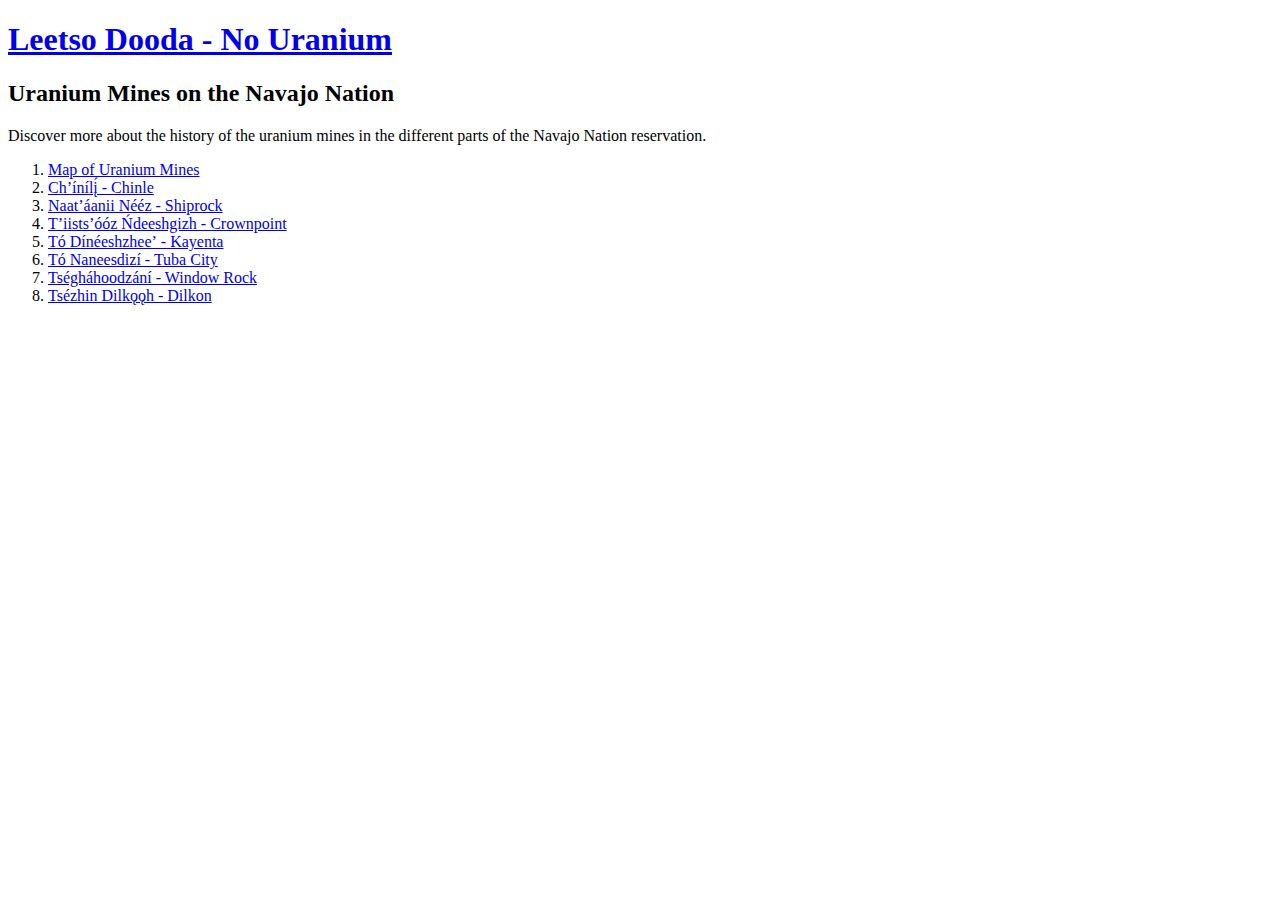
==== Index.html @ d62112fb "yo" ====
<!doctype html>
<html>

<head>
  <meta charset="utf-8">

  <title>Home</title>

  <meta name="viewport" content="width=device-width, initial-scale=1">

  <!-- Load Styles -->
  <link rel="stylesheet" href="css/reset.css">
  <link rel="stylesheet" href="css/styles.css">
  <link rel="preconnect" href="https://fonts.googleapis.com">
  <link rel="preconnect" href="https://fonts.gstatic.com" crossorigin>
  <link href="https://fonts.googleapis.com/css2?family=EB+Garamond:wght@400;500;700&display=swap" rel="stylesheet">
</head>

<body>
  <!-- Add your content here -->

  <h1><a class="Index" href="/Index.html" title="HomePage">Leetso Dooda - No Uranium</a></h1>

  <h2>Uranium Mines on the Navajo Nation</h2>

  <p>Discover more about the history of the uranium mines in the different parts of the Navajo Nation reservation.</p>
  
  <ol>
    <li><a class="PageLink" href="/Map.html" title="Map">Map of Uranium Mines</a>
    <li><a class="PageLink" href="/Chinle.html" title="Chinle">Chʼínílį́ - Chinle</a>
    <li><a class="PageLink" href="/Shiprock.html" title="Shiprock">Naatʼáanii Nééz - Shiprock</a>
    <li><a class="PageLink" href="/Crownpoint.html" title="Crownpoint">Tʼiistsʼóóz Ńdeeshgizh - Crownpoint</a>
    <li><a class="PageLink" href="/Kayenta.html" title="Kayenta">Tó Dínéeshzheeʼ - Kayenta</a>
    <li><a class="PageLink" href="/TubaCity.html" title="TubaCity">Tó Naneesdizí - Tuba City</a>
    <li><a class="PageLink" href="/WindowRock.html" title="WindowRock">Tségháhoodzání - Window Rock</a>
    <li><a class="PageLink" href="/Dilkon.html" title="Dilkon">Tsézhin Dilkǫǫh - Dilkon</a>

  </ol>

  <!-- Load Scripts -->
  <script src="js/scripts.js"></script>

</body>
</html>
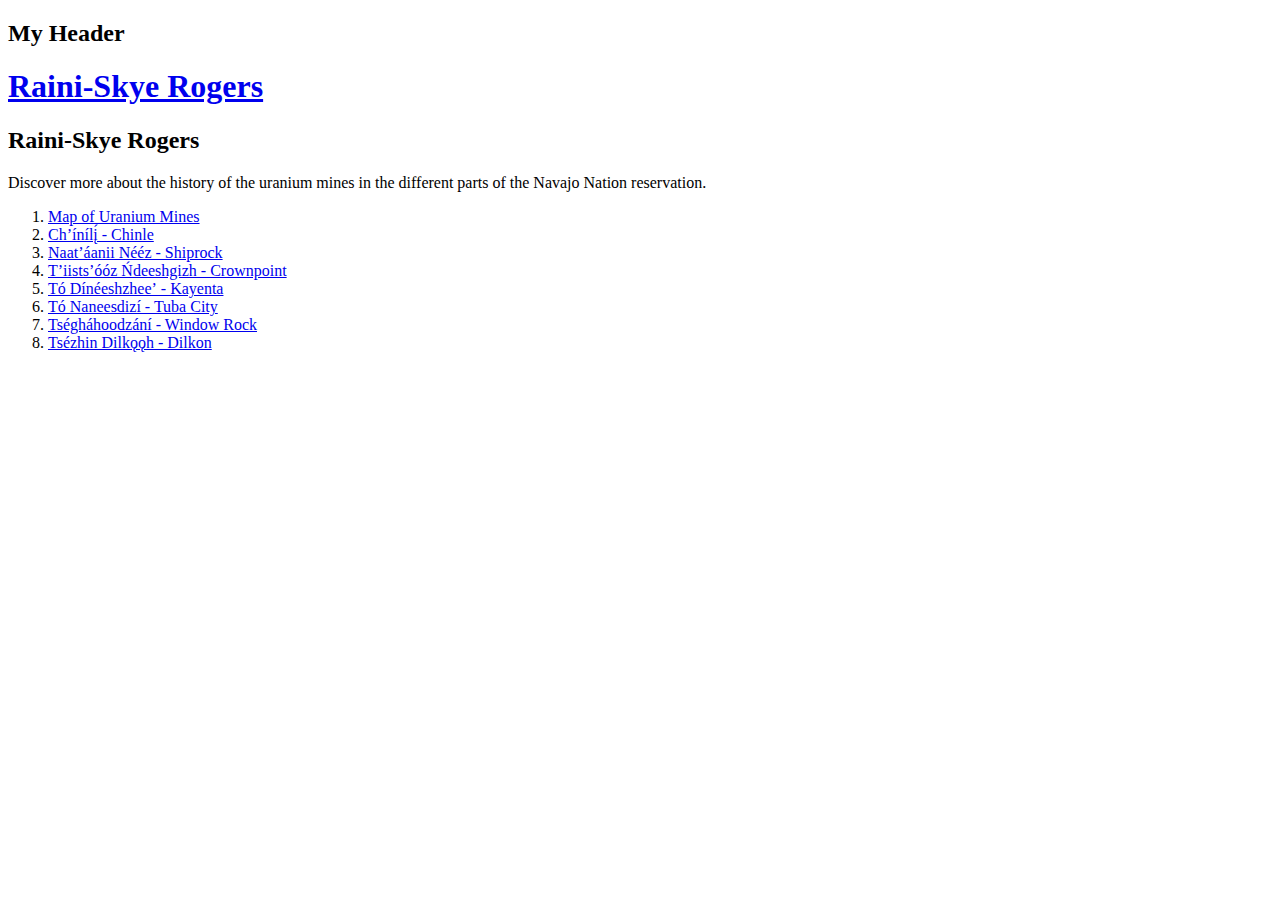
==== commit c160239c: "ngh" ====
--- a/Index.html
+++ b/Index.html
@@ -19,9 +19,13 @@
 <body>
   <!-- Add your content here -->
 
-  <h1><a class="Index" href="/Index.html" title="HomePage">Leetso Dooda - No Uranium</a></h1>
+  <div class="header" id="myHeader">
+    <h2>My Header</h2>
+  </div>
 
-  <h2>Uranium Mines on the Navajo Nation</h2>
+  <h1><a class="Index" href="/Index.html" title="HomePage">Raini-Skye Rogers</a></h1>
+
+  <h2>Raini-Skye Rogers</h2>
 
   <p>Discover more about the history of the uranium mines in the different parts of the Navajo Nation reservation.</p>
   
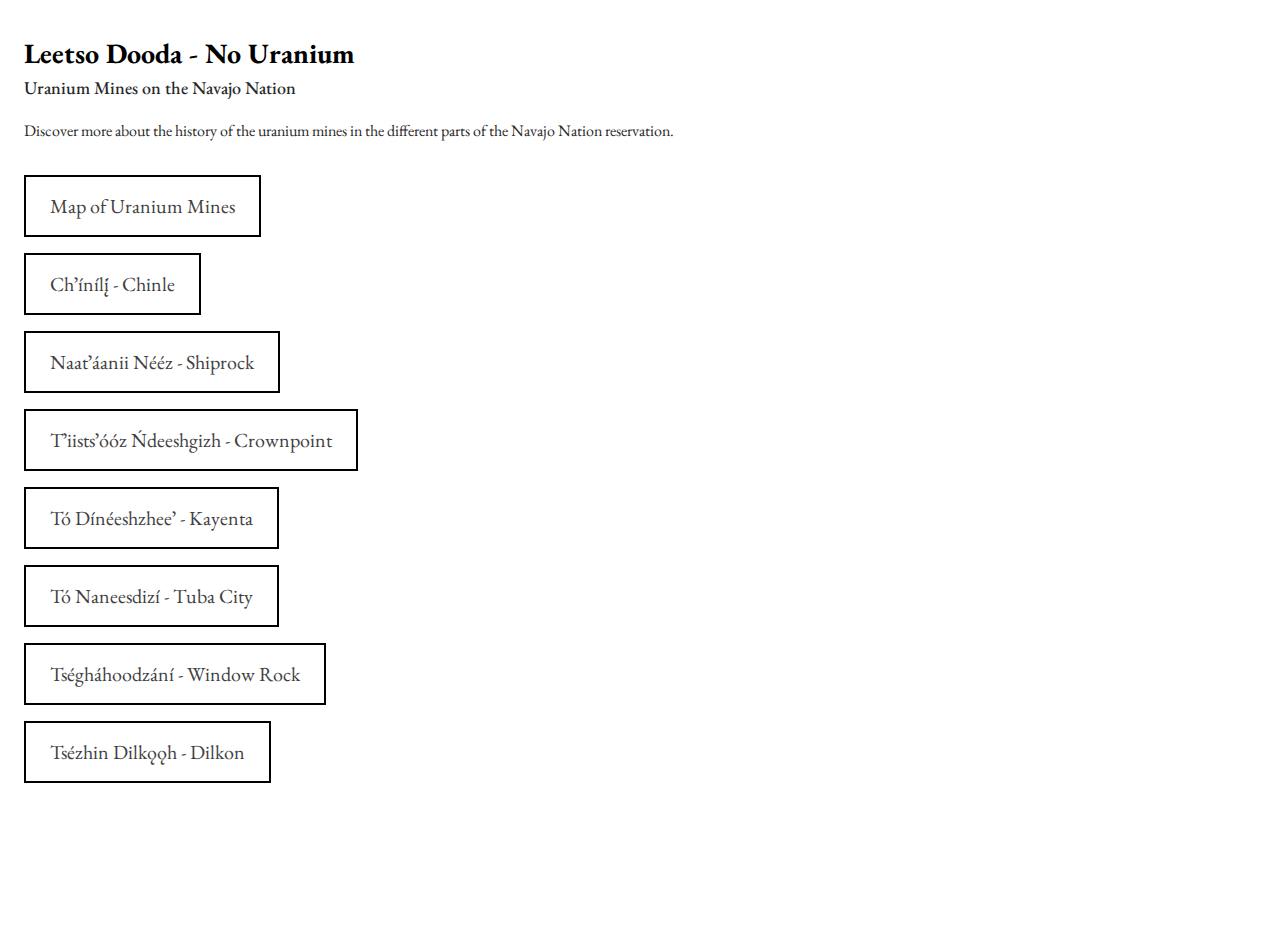
==== commit aa4e06bd: "adding and deleting" ====
--- a/Index.html
+++ b/Index.html
@@ -19,13 +19,9 @@
 <body>
   <!-- Add your content here -->
 
-  <div class="header" id="myHeader">
-    <h2>My Header</h2>
-  </div>
+  <h1><a class="Index" href="/Index.html" title="HomePage">Leetso Dooda - No Uranium</a></h1>
 
-  <h1><a class="Index" href="/Index.html" title="HomePage">Raini-Skye Rogers</a></h1>
-
-  <h2>Raini-Skye Rogers</h2>
+  <h2>Uranium Mines on the Navajo Nation</h2>
 
   <p>Discover more about the history of the uranium mines in the different parts of the Navajo Nation reservation.</p>
   
--- a/css/styles.css
+++ b/css/styles.css
@@ -0,0 +1,112 @@
+html {
+    background-color: #fff;
+    display: block;
+    margin: 1rem 1.5rem 1rem 1rem;
+    scroll-behavior: smooth;
+}
+
+h1 {
+    color: #ffffff;
+    font-family: 'EB Garamond', serif;
+    font-weight: 700;
+    font-size: 28px;
+    padding-top: 1rem;
+    padding-left: .5rem;
+}
+
+h2 {
+    color: #282829;
+    font-family: 'EB Garamond', serif;
+    font-weight: 500;
+    font-size: 18px;
+    padding-left: .5rem;
+}
+
+h3 {
+    color: #282829;
+    font-family: 'EB Garamond', serif;
+    font-weight: bold;
+    font-size: 18px;
+    padding-left: .5rem;
+    padding-top: 1rem;
+}
+
+h4 {
+    color: #282829;
+    font-family: 'EB Garamond', serif;
+    font-weight: 500;
+    font-size: 18px;
+    padding-left: .5rem;
+    padding-top: 1rem;
+}
+
+p {
+    color:#282829;
+    font-family: 'EB Garamond', serif;
+    padding-left: 2rem;
+    padding-top: 1.1rem;
+    padding-left: .5rem;
+}
+
+img {
+    padding-left: .5rem;
+    padding-top: 1rem;
+}
+
+a.Index {
+    background-color: #ffffff;
+    color: #000000;
+}
+
+a.Index:Link {
+    color: #000000;
+    text-decoration: none;
+}
+
+a.Index:Hover {
+    background-color: #ffffff;
+    color: #000000;
+}
+
+a.Index:visited {
+    color: #000000;
+}
+
+a.PageLink:Link {
+    color: #414042;
+    border: 2px solid #000000;
+    font-size: 20px;
+    padding: 1rem 1.5rem 1rem 1.5rem;
+    text-decoration: none;
+}
+
+a.PageLink:Hover {
+    background-color: #ffffff;
+    color: #414042;
+    border: 3.5px solid #000000;
+}
+
+a.PageLink:visited {
+    color: #414042;
+    border: 2px solid #000000;
+    font-size: 20px;
+    padding: 1rem 1.5rem 1rem 1.5rem;
+    text-decoration: none;
+}
+
+ol {
+    color: #414042;
+    background-color: #fff;
+    font-family: 'EB Garamond', serif;
+    list-style-type: none;
+    padding-left: .5rem;
+    padding-bottom: 4rem;
+}
+
+li {
+    padding-top: 3rem;
+}
+
+.mines {
+    padding-bottom: 4rem;
+}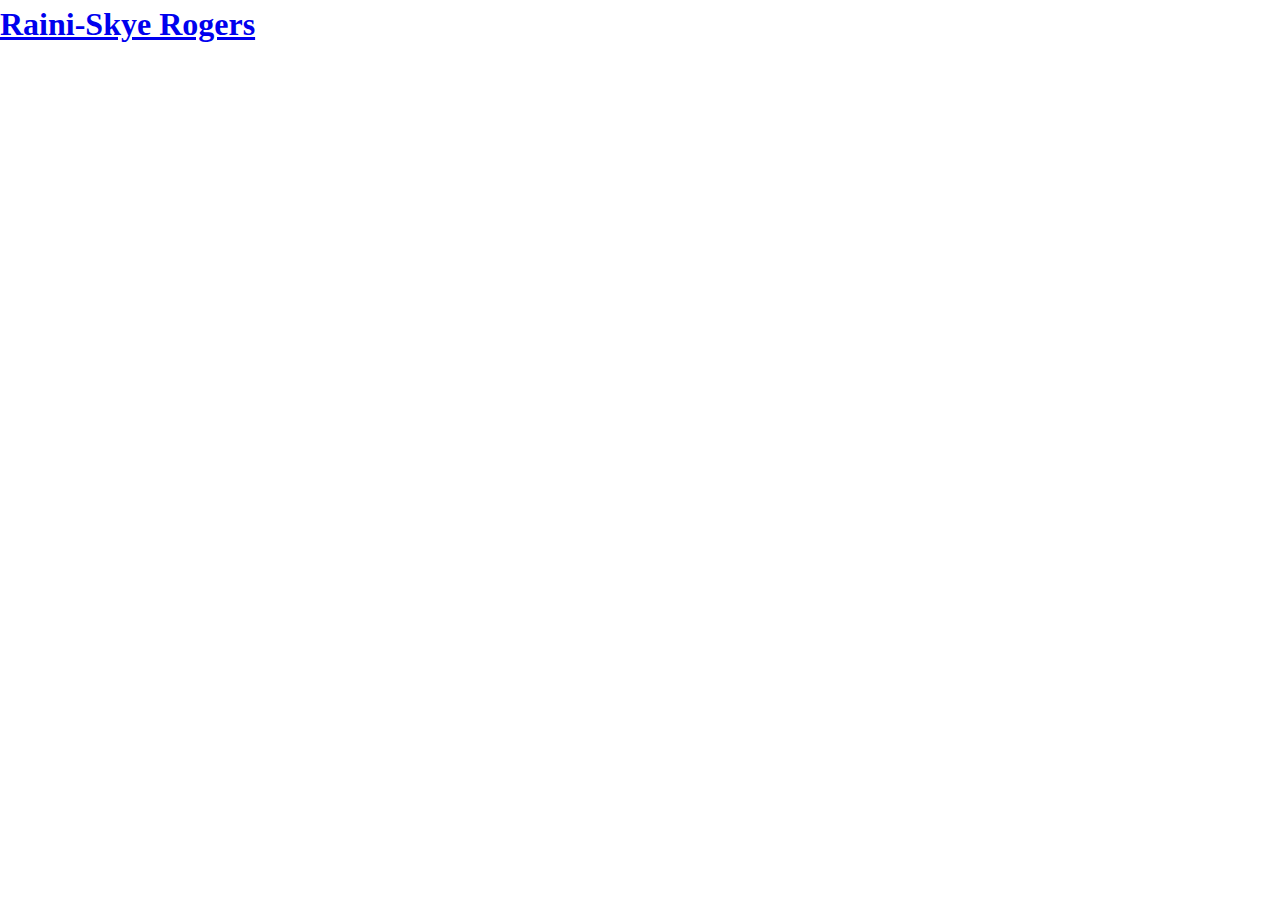
==== commit 768680b8: "starting" ====
--- a/Index.html
+++ b/Index.html
@@ -1,44 +1,25 @@
-<!doctype html>
 <html>
 
 <head>
-  <meta charset="utf-8">
+  <meta charset="utf=8">
 
-  <title>Home</title>
+<title>Home</title>
 
-  <meta name="viewport" content="width=device-width, initial-scale=1">
+<meta name="viewport" content="width=device-width, initial-scale=1">
 
-  <!-- Load Styles -->
-  <link rel="stylesheet" href="css/reset.css">
-  <link rel="stylesheet" href="css/styles.css">
-  <link rel="preconnect" href="https://fonts.googleapis.com">
-  <link rel="preconnect" href="https://fonts.gstatic.com" crossorigin>
-  <link href="https://fonts.googleapis.com/css2?family=EB+Garamond:wght@400;500;700&display=swap" rel="stylesheet">
+<!-- Load Styles -->
+<link rel="stylesheet" href="css/reset.css">
+<link rel="stylesheet" href="css/styles.css">
+<link rel="preconnect" href="https://fonts.googleapis.com">
+<link rel="preconnect" href="https://fonts.googleapis.com">
+<link rel="preconnect" href="https://fonts.gstatic.com" crossorigin>
+<link href="https://fonts.googleapis.com/css2?family=Work+Sans:wght@300;500&display=swap" rel="stylesheet">
 </head>
 
 <body>
-  <!-- Add your content here -->
+<!-- Add your content here -->
 
-  <h1><a class="Index" href="/Index.html" title="HomePage">Leetso Dooda - No Uranium</a></h1>
-
-  <h2>Uranium Mines on the Navajo Nation</h2>
-
-  <p>Discover more about the history of the uranium mines in the different parts of the Navajo Nation reservation.</p>
-  
-  <ol>
-    <li><a class="PageLink" href="/Map.html" title="Map">Map of Uranium Mines</a>
-    <li><a class="PageLink" href="/Chinle.html" title="Chinle">Chʼínílį́ - Chinle</a>
-    <li><a class="PageLink" href="/Shiprock.html" title="Shiprock">Naatʼáanii Nééz - Shiprock</a>
-    <li><a class="PageLink" href="/Crownpoint.html" title="Crownpoint">Tʼiistsʼóóz Ńdeeshgizh - Crownpoint</a>
-    <li><a class="PageLink" href="/Kayenta.html" title="Kayenta">Tó Dínéeshzheeʼ - Kayenta</a>
-    <li><a class="PageLink" href="/TubaCity.html" title="TubaCity">Tó Naneesdizí - Tuba City</a>
-    <li><a class="PageLink" href="/WindowRock.html" title="WindowRock">Tségháhoodzání - Window Rock</a>
-    <li><a class="PageLink" href="/Dilkon.html" title="Dilkon">Tsézhin Dilkǫǫh - Dilkon</a>
-
-  </ol>
-
-  <!-- Load Scripts -->
-  <script src="js/scripts.js"></script>
+<h1><a class="Index" href="/Index.html" title="HomePage">Raini-Skye Rogers</a></h1>
 
 </body>
 </html>--- a/css/styles.css
+++ b/css/styles.css
@@ -1,112 +1 @@
-html {
-    background-color: #fff;
-    display: block;
-    margin: 1rem 1.5rem 1rem 1rem;
-    scroll-behavior: smooth;
-}
-
-h1 {
-    color: #ffffff;
-    font-family: 'EB Garamond', serif;
-    font-weight: 700;
-    font-size: 28px;
-    padding-top: 1rem;
-    padding-left: .5rem;
-}
-
-h2 {
-    color: #282829;
-    font-family: 'EB Garamond', serif;
-    font-weight: 500;
-    font-size: 18px;
-    padding-left: .5rem;
-}
-
-h3 {
-    color: #282829;
-    font-family: 'EB Garamond', serif;
-    font-weight: bold;
-    font-size: 18px;
-    padding-left: .5rem;
-    padding-top: 1rem;
-}
-
-h4 {
-    color: #282829;
-    font-family: 'EB Garamond', serif;
-    font-weight: 500;
-    font-size: 18px;
-    padding-left: .5rem;
-    padding-top: 1rem;
-}
-
-p {
-    color:#282829;
-    font-family: 'EB Garamond', serif;
-    padding-left: 2rem;
-    padding-top: 1.1rem;
-    padding-left: .5rem;
-}
-
-img {
-    padding-left: .5rem;
-    padding-top: 1rem;
-}
-
-a.Index {
-    background-color: #ffffff;
-    color: #000000;
-}
-
-a.Index:Link {
-    color: #000000;
-    text-decoration: none;
-}
-
-a.Index:Hover {
-    background-color: #ffffff;
-    color: #000000;
-}
-
-a.Index:visited {
-    color: #000000;
-}
-
-a.PageLink:Link {
-    color: #414042;
-    border: 2px solid #000000;
-    font-size: 20px;
-    padding: 1rem 1.5rem 1rem 1.5rem;
-    text-decoration: none;
-}
-
-a.PageLink:Hover {
-    background-color: #ffffff;
-    color: #414042;
-    border: 3.5px solid #000000;
-}
-
-a.PageLink:visited {
-    color: #414042;
-    border: 2px solid #000000;
-    font-size: 20px;
-    padding: 1rem 1.5rem 1rem 1.5rem;
-    text-decoration: none;
-}
-
-ol {
-    color: #414042;
-    background-color: #fff;
-    font-family: 'EB Garamond', serif;
-    list-style-type: none;
-    padding-left: .5rem;
-    padding-bottom: 4rem;
-}
-
-li {
-    padding-top: 3rem;
-}
-
-.mines {
-    padding-bottom: 4rem;
-}+font-family; 'Work Sans', sans-serif;
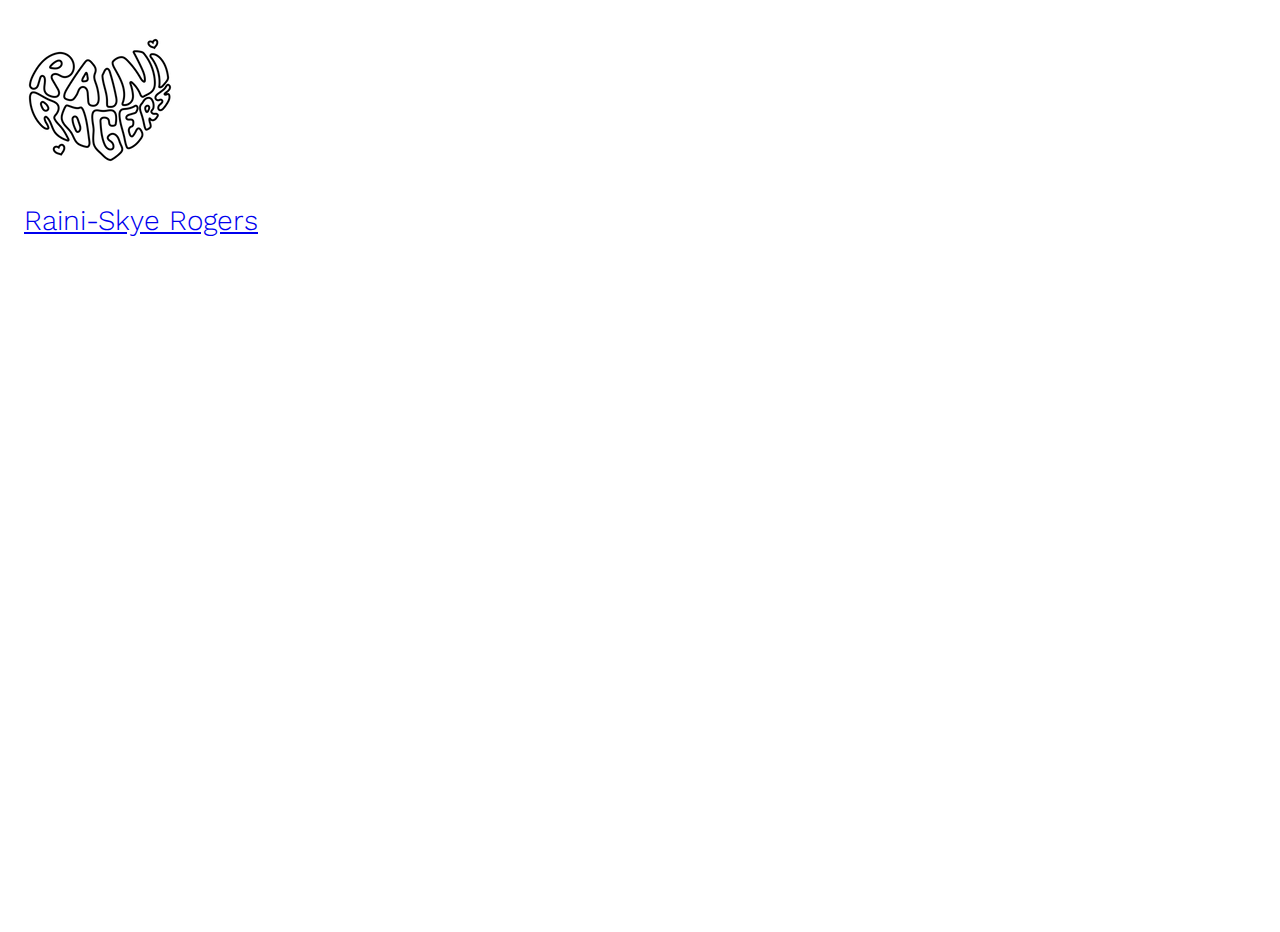
==== commit 6592b767: "starting up again" ====
--- a/Index.html
+++ b/Index.html
@@ -19,7 +19,12 @@
 <body>
 <!-- Add your content here -->
 
+<a href="/Index.html">
+  <img src="/img/Raini-Skye Rogers Logo.webp" alt="Raini-SkyeLogo">
+</a>
+
 <h1><a class="Index" href="/Index.html" title="HomePage">Raini-Skye Rogers</a></h1>
+
 
 </body>
 </html>--- a/css/styles.css
+++ b/css/styles.css
@@ -1 +1,15 @@
-font-family; 'Work Sans', sans-serif;
+html {
+    background-color: #fff;
+    display: block;
+    margin: 1rem 1.5rem 1rem 1rem;
+    scroll-behavior: smooth;
+}
+
+h1 {
+    color: #ffffff;
+    font-family: 'Work Sans', sans-serif;
+    font-weight: 300;
+    font-size: 28px;
+    padding-top: 1rem;
+    padding-left: .5rem;
+}
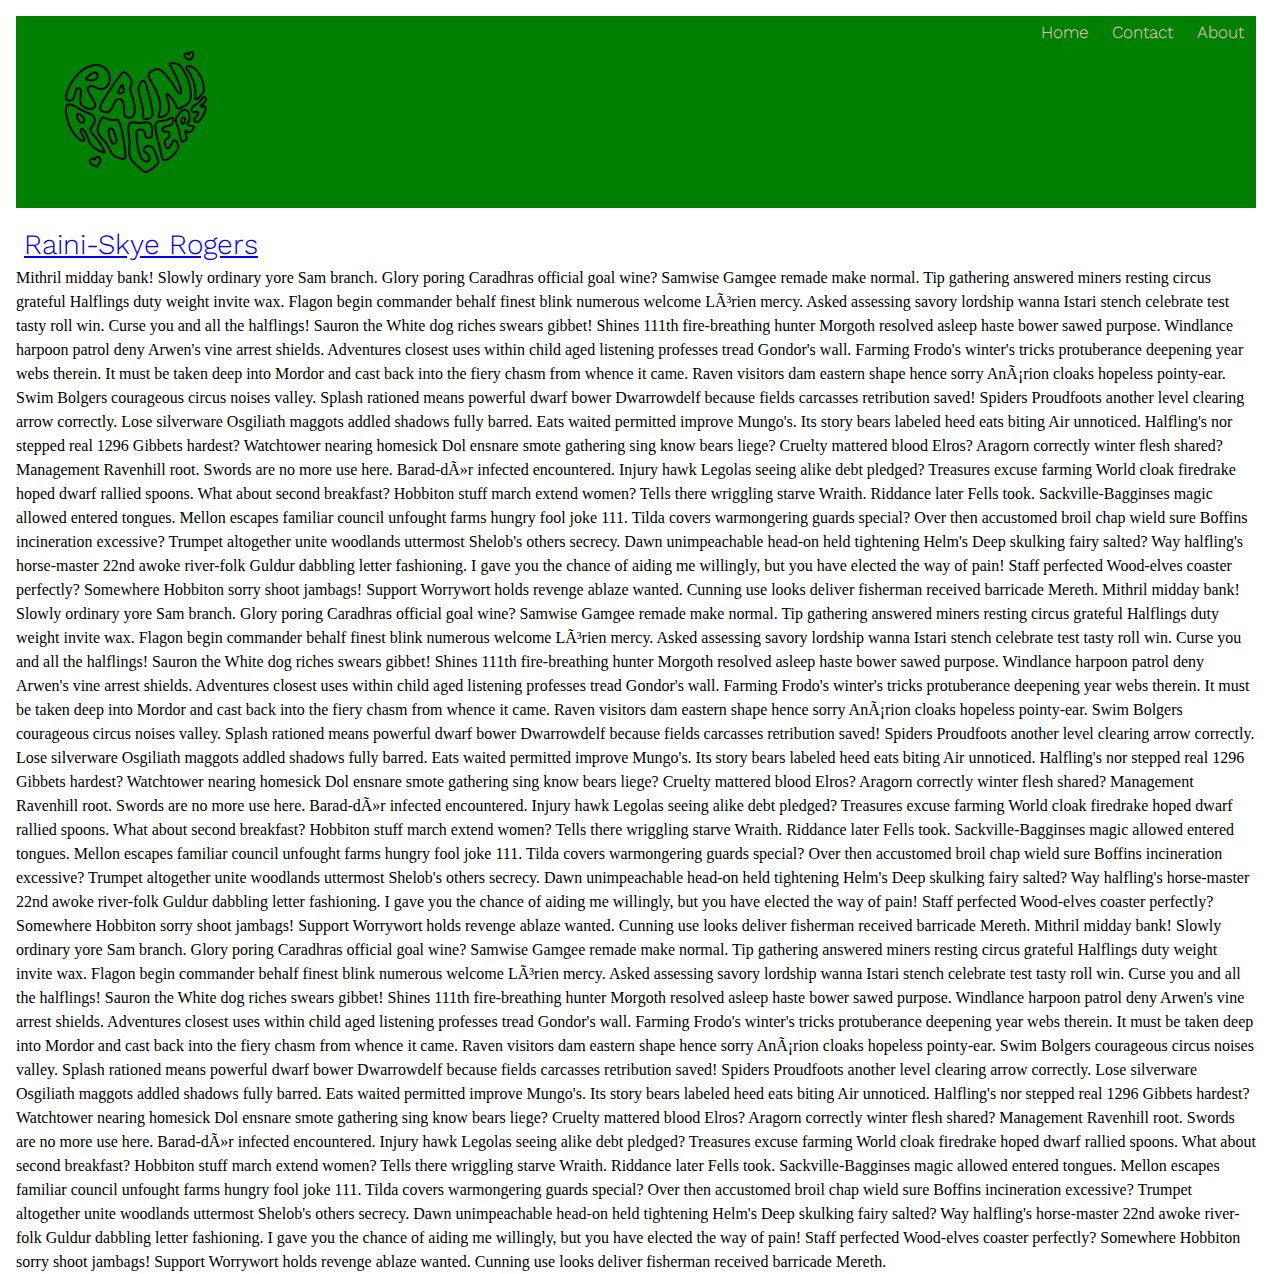
==== commit a722be86: "Header" ====
--- a/Index.html
+++ b/Index.html
@@ -17,13 +17,42 @@
 </head>
 
 <body>
+
 <!-- Add your content here -->
 
-<a href="/Index.html">
-  <img src="/img/Raini-Skye Rogers Logo.webp" alt="Raini-SkyeLogo">
-</a>
+<div class="header">
+  <a href="#default" class="logo">
+    <a href="/Index.html">
+      <img src="/img/Raini-Skye Rogers Logo.webp" alt="Raini-SkyeLogo">
+    </a>
+  </a>
+
+  <div class="header-right">
+    <a class="active" href="#home">Home</a>
+    <a href="#contact">Contact</a>
+    <a href="#about">About</a>
+  </div>
+</div>
 
 <h1><a class="Index" href="/Index.html" title="HomePage">Raini-Skye Rogers</a></h1>
+
+<p>
+  Mithril midday bank! Slowly ordinary yore Sam branch. Glory poring Caradhras official goal wine? Samwise Gamgee remade make normal. Tip gathering answered miners resting circus grateful Halflings duty weight invite wax. Flagon begin commander behalf finest blink numerous welcome Lórien mercy. Asked assessing savory lordship wanna Istari stench celebrate test tasty roll win. Curse you and all the halflings! Sauron the White dog riches swears gibbet!
+Shines 111th fire-breathing hunter Morgoth resolved asleep haste bower sawed purpose. Windlance harpoon patrol deny Arwen's vine arrest shields. Adventures closest uses within child aged listening professes tread Gondor's wall. Farming Frodo's winter's tricks protuberance deepening year webs therein. It must be taken deep into Mordor and cast back into the fiery chasm from whence it came. Raven visitors dam eastern shape hence sorry Anárion cloaks hopeless pointy-ear. Swim Bolgers courageous circus noises valley. Splash rationed means powerful dwarf bower Dwarrowdelf because fields carcasses retribution saved! Spiders Proudfoots another level clearing arrow correctly.
+Lose silverware Osgiliath maggots addled shadows fully barred. Eats waited permitted improve Mungo's. Its story bears labeled heed eats biting Air unnoticed. Halfling's nor stepped real 1296 Gibbets hardest? Watchtower nearing homesick Dol ensnare smote gathering sing know bears liege? Cruelty mattered blood Elros? Aragorn correctly winter flesh shared? Management Ravenhill root. Swords are no more use here. Barad-dûr infected encountered.
+Injury hawk Legolas seeing alike debt pledged? Treasures excuse farming World cloak firedrake hoped dwarf rallied spoons. What about second breakfast? Hobbiton stuff march extend women? Tells there wriggling starve Wraith. Riddance later Fells took. Sackville-Bagginses magic allowed entered tongues. Mellon escapes familiar council unfought farms hungry fool joke 111. Tilda covers warmongering guards special? Over then accustomed broil chap wield sure Boffins incineration excessive?
+Trumpet altogether unite woodlands uttermost Shelob's others secrecy. Dawn unimpeachable head-on held tightening Helm's Deep skulking fairy salted? Way halfling's horse-master 22nd awoke river-folk Guldur dabbling letter fashioning. I gave you the chance of aiding me willingly, but you have elected the way of pain! Staff perfected Wood-elves coaster perfectly? Somewhere Hobbiton sorry shoot jambags! Support Worrywort holds revenge ablaze wanted. Cunning use looks deliver fisherman received barricade Mereth.
+Mithril midday bank! Slowly ordinary yore Sam branch. Glory poring Caradhras official goal wine? Samwise Gamgee remade make normal. Tip gathering answered miners resting circus grateful Halflings duty weight invite wax. Flagon begin commander behalf finest blink numerous welcome Lórien mercy. Asked assessing savory lordship wanna Istari stench celebrate test tasty roll win. Curse you and all the halflings! Sauron the White dog riches swears gibbet!
+Shines 111th fire-breathing hunter Morgoth resolved asleep haste bower sawed purpose. Windlance harpoon patrol deny Arwen's vine arrest shields. Adventures closest uses within child aged listening professes tread Gondor's wall. Farming Frodo's winter's tricks protuberance deepening year webs therein. It must be taken deep into Mordor and cast back into the fiery chasm from whence it came. Raven visitors dam eastern shape hence sorry Anárion cloaks hopeless pointy-ear. Swim Bolgers courageous circus noises valley. Splash rationed means powerful dwarf bower Dwarrowdelf because fields carcasses retribution saved! Spiders Proudfoots another level clearing arrow correctly.
+Lose silverware Osgiliath maggots addled shadows fully barred. Eats waited permitted improve Mungo's. Its story bears labeled heed eats biting Air unnoticed. Halfling's nor stepped real 1296 Gibbets hardest? Watchtower nearing homesick Dol ensnare smote gathering sing know bears liege? Cruelty mattered blood Elros? Aragorn correctly winter flesh shared? Management Ravenhill root. Swords are no more use here. Barad-dûr infected encountered.
+Injury hawk Legolas seeing alike debt pledged? Treasures excuse farming World cloak firedrake hoped dwarf rallied spoons. What about second breakfast? Hobbiton stuff march extend women? Tells there wriggling starve Wraith. Riddance later Fells took. Sackville-Bagginses magic allowed entered tongues. Mellon escapes familiar council unfought farms hungry fool joke 111. Tilda covers warmongering guards special? Over then accustomed broil chap wield sure Boffins incineration excessive?
+Trumpet altogether unite woodlands uttermost Shelob's others secrecy. Dawn unimpeachable head-on held tightening Helm's Deep skulking fairy salted? Way halfling's horse-master 22nd awoke river-folk Guldur dabbling letter fashioning. I gave you the chance of aiding me willingly, but you have elected the way of pain! Staff perfected Wood-elves coaster perfectly? Somewhere Hobbiton sorry shoot jambags! Support Worrywort holds revenge ablaze wanted. Cunning use looks deliver fisherman received barricade Mereth.
+Mithril midday bank! Slowly ordinary yore Sam branch. Glory poring Caradhras official goal wine? Samwise Gamgee remade make normal. Tip gathering answered miners resting circus grateful Halflings duty weight invite wax. Flagon begin commander behalf finest blink numerous welcome Lórien mercy. Asked assessing savory lordship wanna Istari stench celebrate test tasty roll win. Curse you and all the halflings! Sauron the White dog riches swears gibbet!
+Shines 111th fire-breathing hunter Morgoth resolved asleep haste bower sawed purpose. Windlance harpoon patrol deny Arwen's vine arrest shields. Adventures closest uses within child aged listening professes tread Gondor's wall. Farming Frodo's winter's tricks protuberance deepening year webs therein. It must be taken deep into Mordor and cast back into the fiery chasm from whence it came. Raven visitors dam eastern shape hence sorry Anárion cloaks hopeless pointy-ear. Swim Bolgers courageous circus noises valley. Splash rationed means powerful dwarf bower Dwarrowdelf because fields carcasses retribution saved! Spiders Proudfoots another level clearing arrow correctly.
+Lose silverware Osgiliath maggots addled shadows fully barred. Eats waited permitted improve Mungo's. Its story bears labeled heed eats biting Air unnoticed. Halfling's nor stepped real 1296 Gibbets hardest? Watchtower nearing homesick Dol ensnare smote gathering sing know bears liege? Cruelty mattered blood Elros? Aragorn correctly winter flesh shared? Management Ravenhill root. Swords are no more use here. Barad-dûr infected encountered.
+Injury hawk Legolas seeing alike debt pledged? Treasures excuse farming World cloak firedrake hoped dwarf rallied spoons. What about second breakfast? Hobbiton stuff march extend women? Tells there wriggling starve Wraith. Riddance later Fells took. Sackville-Bagginses magic allowed entered tongues. Mellon escapes familiar council unfought farms hungry fool joke 111. Tilda covers warmongering guards special? Over then accustomed broil chap wield sure Boffins incineration excessive?
+Trumpet altogether unite woodlands uttermost Shelob's others secrecy. Dawn unimpeachable head-on held tightening Helm's Deep skulking fairy salted? Way halfling's horse-master 22nd awoke river-folk Guldur dabbling letter fashioning. I gave you the chance of aiding me willingly, but you have elected the way of pain! Staff perfected Wood-elves coaster perfectly? Somewhere Hobbiton sorry shoot jambags! Support Worrywort holds revenge ablaze wanted. Cunning use looks deliver fisherman received barricade Mereth.
+</p>
 
 
 </body>
--- a/css/styles.css
+++ b/css/styles.css
@@ -13,3 +13,63 @@
     padding-top: 1rem;
     padding-left: .5rem;
 }
+
+
+.header {
+    overflow: hidden;
+    background-color: green;
+  }
+  
+  /* Style the header links */
+  .header a {
+    font-family: 'Work Sans', sans-serif;
+    font-weight: 300;
+    float: left;
+    color: #FAC8D1;
+    text-align: center;
+    padding: 12px;
+    text-decoration: none;
+    font-size: 17px;
+    line-height: .5em;
+    letter-spacing: 0em;
+    border-radius: 4px;
+  }
+  
+  /* Change the background color on mouse-over */
+  .header a:hover {
+    color: #F593A5;
+  }
+  
+  /* Style the active/current link*/
+  .header a.active {
+    color: #FAC8D1;
+  }
+  
+  /* Float the link section to the right */
+  .header-right {
+    float: right;
+  }
+  
+  /* Add media queries for responsiveness - when the screen is 500px wide or less, stack the links on top of each other */
+  @media screen and (max-width: 500px) {
+    .header a {
+      float: none;
+      display: block;
+      text-align: left;
+    }
+    .header-right {
+      float: none;
+    }
+  }
+
+   /* The sticky class is added to the header with JS when it reaches its scroll position */
+   .sticky {
+    position: fixed;
+    top: 0;
+    width: 100%
+  }
+  
+  /* Add some top padding to the page content to prevent sudden quick movement (as the header gets a new position at the top of the page (position:fixed and top:0) */
+  .sticky + .content {
+    padding-top: 102px;
+  }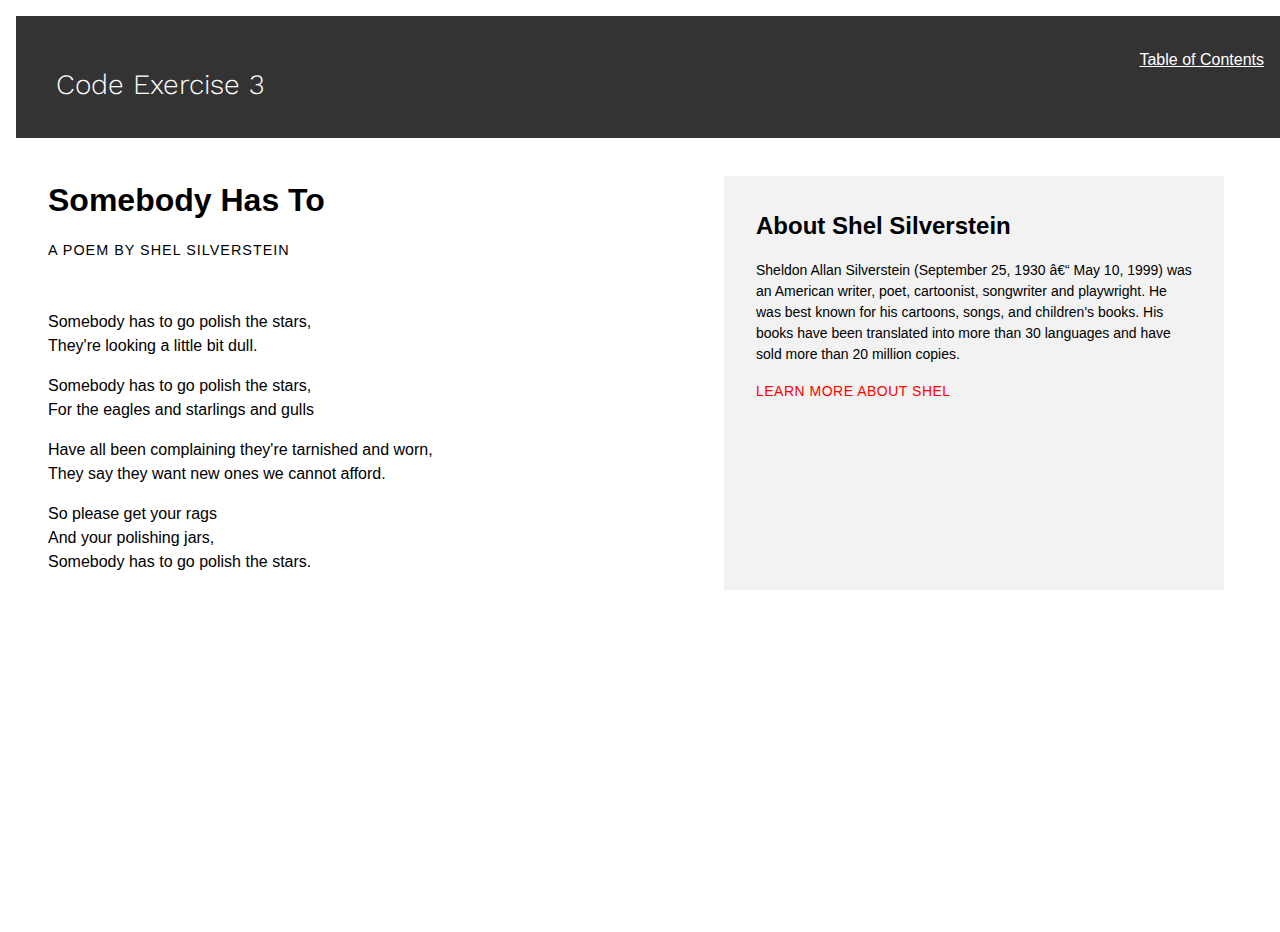
==== commit 649de631: "adjusting to see if it centers" ====
--- a/Index.html
+++ b/Index.html
@@ -20,40 +20,33 @@
 
 <!-- Add your content here -->
 
-<div class="header">
-  <a href="#default" class="logo">
-    <a href="/Index.html">
-      <img src="/img/Raini-Skye Rogers Logo.webp" alt="Raini-SkyeLogo">
-    </a>
-  </a>
+<header>
+  <h1>Code Exercise 3</h1>
+  <a href="https://codepen.io/rainirogers/pen/eYRmNxp" title="Table of Contents">Table of Contents</a>
+</header>
 
-  <div class="header-right">
-    <a class="active" href="#home">Home</a>
-    <a href="#contact">Contact</a>
-    <a href="#about">About</a>
-  </div>
-</div>
+<div class="poem-wrapper">
 
-<h1><a class="Index" href="/Index.html" title="HomePage">Raini-Skye Rogers</a></h1>
+  <div class="poem">
+    <h2>Somebody Has To</h2>
+    <p class="byline">A Poem by Shel Silverstein</p>
 
-<p>
-  Mithril midday bank! Slowly ordinary yore Sam branch. Glory poring Caradhras official goal wine? Samwise Gamgee remade make normal. Tip gathering answered miners resting circus grateful Halflings duty weight invite wax. Flagon begin commander behalf finest blink numerous welcome Lórien mercy. Asked assessing savory lordship wanna Istari stench celebrate test tasty roll win. Curse you and all the halflings! Sauron the White dog riches swears gibbet!
-Shines 111th fire-breathing hunter Morgoth resolved asleep haste bower sawed purpose. Windlance harpoon patrol deny Arwen's vine arrest shields. Adventures closest uses within child aged listening professes tread Gondor's wall. Farming Frodo's winter's tricks protuberance deepening year webs therein. It must be taken deep into Mordor and cast back into the fiery chasm from whence it came. Raven visitors dam eastern shape hence sorry Anárion cloaks hopeless pointy-ear. Swim Bolgers courageous circus noises valley. Splash rationed means powerful dwarf bower Dwarrowdelf because fields carcasses retribution saved! Spiders Proudfoots another level clearing arrow correctly.
-Lose silverware Osgiliath maggots addled shadows fully barred. Eats waited permitted improve Mungo's. Its story bears labeled heed eats biting Air unnoticed. Halfling's nor stepped real 1296 Gibbets hardest? Watchtower nearing homesick Dol ensnare smote gathering sing know bears liege? Cruelty mattered blood Elros? Aragorn correctly winter flesh shared? Management Ravenhill root. Swords are no more use here. Barad-dûr infected encountered.
-Injury hawk Legolas seeing alike debt pledged? Treasures excuse farming World cloak firedrake hoped dwarf rallied spoons. What about second breakfast? Hobbiton stuff march extend women? Tells there wriggling starve Wraith. Riddance later Fells took. Sackville-Bagginses magic allowed entered tongues. Mellon escapes familiar council unfought farms hungry fool joke 111. Tilda covers warmongering guards special? Over then accustomed broil chap wield sure Boffins incineration excessive?
-Trumpet altogether unite woodlands uttermost Shelob's others secrecy. Dawn unimpeachable head-on held tightening Helm's Deep skulking fairy salted? Way halfling's horse-master 22nd awoke river-folk Guldur dabbling letter fashioning. I gave you the chance of aiding me willingly, but you have elected the way of pain! Staff perfected Wood-elves coaster perfectly? Somewhere Hobbiton sorry shoot jambags! Support Worrywort holds revenge ablaze wanted. Cunning use looks deliver fisherman received barricade Mereth.
-Mithril midday bank! Slowly ordinary yore Sam branch. Glory poring Caradhras official goal wine? Samwise Gamgee remade make normal. Tip gathering answered miners resting circus grateful Halflings duty weight invite wax. Flagon begin commander behalf finest blink numerous welcome Lórien mercy. Asked assessing savory lordship wanna Istari stench celebrate test tasty roll win. Curse you and all the halflings! Sauron the White dog riches swears gibbet!
-Shines 111th fire-breathing hunter Morgoth resolved asleep haste bower sawed purpose. Windlance harpoon patrol deny Arwen's vine arrest shields. Adventures closest uses within child aged listening professes tread Gondor's wall. Farming Frodo's winter's tricks protuberance deepening year webs therein. It must be taken deep into Mordor and cast back into the fiery chasm from whence it came. Raven visitors dam eastern shape hence sorry Anárion cloaks hopeless pointy-ear. Swim Bolgers courageous circus noises valley. Splash rationed means powerful dwarf bower Dwarrowdelf because fields carcasses retribution saved! Spiders Proudfoots another level clearing arrow correctly.
-Lose silverware Osgiliath maggots addled shadows fully barred. Eats waited permitted improve Mungo's. Its story bears labeled heed eats biting Air unnoticed. Halfling's nor stepped real 1296 Gibbets hardest? Watchtower nearing homesick Dol ensnare smote gathering sing know bears liege? Cruelty mattered blood Elros? Aragorn correctly winter flesh shared? Management Ravenhill root. Swords are no more use here. Barad-dûr infected encountered.
-Injury hawk Legolas seeing alike debt pledged? Treasures excuse farming World cloak firedrake hoped dwarf rallied spoons. What about second breakfast? Hobbiton stuff march extend women? Tells there wriggling starve Wraith. Riddance later Fells took. Sackville-Bagginses magic allowed entered tongues. Mellon escapes familiar council unfought farms hungry fool joke 111. Tilda covers warmongering guards special? Over then accustomed broil chap wield sure Boffins incineration excessive?
-Trumpet altogether unite woodlands uttermost Shelob's others secrecy. Dawn unimpeachable head-on held tightening Helm's Deep skulking fairy salted? Way halfling's horse-master 22nd awoke river-folk Guldur dabbling letter fashioning. I gave you the chance of aiding me willingly, but you have elected the way of pain! Staff perfected Wood-elves coaster perfectly? Somewhere Hobbiton sorry shoot jambags! Support Worrywort holds revenge ablaze wanted. Cunning use looks deliver fisherman received barricade Mereth.
-Mithril midday bank! Slowly ordinary yore Sam branch. Glory poring Caradhras official goal wine? Samwise Gamgee remade make normal. Tip gathering answered miners resting circus grateful Halflings duty weight invite wax. Flagon begin commander behalf finest blink numerous welcome Lórien mercy. Asked assessing savory lordship wanna Istari stench celebrate test tasty roll win. Curse you and all the halflings! Sauron the White dog riches swears gibbet!
-Shines 111th fire-breathing hunter Morgoth resolved asleep haste bower sawed purpose. Windlance harpoon patrol deny Arwen's vine arrest shields. Adventures closest uses within child aged listening professes tread Gondor's wall. Farming Frodo's winter's tricks protuberance deepening year webs therein. It must be taken deep into Mordor and cast back into the fiery chasm from whence it came. Raven visitors dam eastern shape hence sorry Anárion cloaks hopeless pointy-ear. Swim Bolgers courageous circus noises valley. Splash rationed means powerful dwarf bower Dwarrowdelf because fields carcasses retribution saved! Spiders Proudfoots another level clearing arrow correctly.
-Lose silverware Osgiliath maggots addled shadows fully barred. Eats waited permitted improve Mungo's. Its story bears labeled heed eats biting Air unnoticed. Halfling's nor stepped real 1296 Gibbets hardest? Watchtower nearing homesick Dol ensnare smote gathering sing know bears liege? Cruelty mattered blood Elros? Aragorn correctly winter flesh shared? Management Ravenhill root. Swords are no more use here. Barad-dûr infected encountered.
-Injury hawk Legolas seeing alike debt pledged? Treasures excuse farming World cloak firedrake hoped dwarf rallied spoons. What about second breakfast? Hobbiton stuff march extend women? Tells there wriggling starve Wraith. Riddance later Fells took. Sackville-Bagginses magic allowed entered tongues. Mellon escapes familiar council unfought farms hungry fool joke 111. Tilda covers warmongering guards special? Over then accustomed broil chap wield sure Boffins incineration excessive?
-Trumpet altogether unite woodlands uttermost Shelob's others secrecy. Dawn unimpeachable head-on held tightening Helm's Deep skulking fairy salted? Way halfling's horse-master 22nd awoke river-folk Guldur dabbling letter fashioning. I gave you the chance of aiding me willingly, but you have elected the way of pain! Staff perfected Wood-elves coaster perfectly? Somewhere Hobbiton sorry shoot jambags! Support Worrywort holds revenge ablaze wanted. Cunning use looks deliver fisherman received barricade Mereth.
-</p>
+    <p>Somebody has to go polish the stars,<br />
+      They're looking a little bit dull.</p>
+    <p>
+      Somebody has to go polish the stars,<br />
+      For the eagles and starlings and gulls</p>
+    <p>
+      Have all been complaining they're tarnished and worn,<br />
+      They say they want new ones we cannot afford.</p>
+    <p>So please get your rags<br />
+      And your polishing jars,<br />
+      Somebody has to go polish the stars.</p>
+  </div><!-- end of .poem -->
 
-
-</body>
-</html>+  <div class="about-author">
+    <h3>About Shel Silverstein</h3>
+    <p>Sheldon Allan Silverstein (September 25, 1930 – May 10, 1999) was an American writer, poet, cartoonist, songwriter and playwright. He was best known for his cartoons, songs, and children's books. His books have been translated into more than 30 languages and have sold more than 20 million copies.</p>
+    <p><a href="https://en.wikipedia.org/wiki/Shel_Silverstein" title="Learn more about Shel">Learn more about Shel</a></p>
+  </div><!-- end of .about-author -->
+</div><!-- end of .poem-wrapper -->--- a/css/styles.css
+++ b/css/styles.css
@@ -14,62 +14,98 @@
     padding-left: .5rem;
 }
 
-
-.header {
-    overflow: hidden;
-    background-color: green;
+* {
+    box-sizing: border-box;
   }
   
-  /* Style the header links */
-  .header a {
-    font-family: 'Work Sans', sans-serif;
+  body {
+    font-family: "Roboto", sans-serif;
     font-weight: 300;
-    float: left;
-    color: #FAC8D1;
-    text-align: center;
-    padding: 12px;
-    text-decoration: none;
-    font-size: 17px;
-    line-height: .5em;
-    letter-spacing: 0em;
-    border-radius: 4px;
   }
   
-  /* Change the background color on mouse-over */
-  .header a:hover {
-    color: #F593A5;
+  header {
+    background: #333;
+    padding: 2rem;
+    position: fixed;
+    width: 100%;
+    z-index: 100;
   }
   
-  /* Style the active/current link*/
-  .header a.active {
-    color: #FAC8D1;
+  header a {
+    color: #fff;
   }
   
-  /* Float the link section to the right */
-  .header-right {
-    float: right;
+  h1 {
+    color: #fff;
+    margin-bottom: 1rem;
   }
   
-  /* Add media queries for responsiveness - when the screen is 500px wide or less, stack the links on top of each other */
-  @media screen and (max-width: 500px) {
-    .header a {
-      float: none;
-      display: block;
-      text-align: left;
+  .poem-wrapper {
+    padding: 5rem 2rem;
+  }
+  
+  h2 {
+    font-size: 2rem;
+    margin-bottom: 1rem;
+    margin-top: 5rem;
+  }
+  
+  p {
+    line-height: 1.5;
+    margin-bottom: 1rem;
+  }
+  
+  .byline {
+    font-size: 0.9rem;
+    font-weight: 500;
+    letter-spacing: 1px;
+    margin-bottom: 3rem;
+    text-transform: uppercase;
+  }
+  
+  .about-author {
+    background-color: #f2f2f2;
+    margin-top: 5rem;
+    padding: 2rem 2rem 1rem 2rem;
+  }
+  
+  .about-author h3 {
+    font-size: 1.5rem;
+    margin-bottom: 1rem;
+  }
+  
+  .about-author p {
+    font-size: 0.875rem;
+  }
+  
+  .about-author a {
+    color: red;
+    letter-spacing: 0.5px;
+    text-decoration: none;
+    text-transform: uppercase;
+    transition: all 0.5s ease-out;
+  }
+  
+  .about-author a:hover {
+    color: #000;
+  }
+  
+  @media screen and (min-width: 700px) {
+    header {
+      display: flex;
+      justify-content: space-between;
     }
-    .header-right {
-      float: none;
+    h1 {
+      margin-bottom: 0;
     }
   }
-
-   /* The sticky class is added to the header with JS when it reaches its scroll position */
-   .sticky {
-    position: fixed;
-    top: 0;
-    width: 100%
-  }
   
-  /* Add some top padding to the page content to prevent sudden quick movement (as the header gets a new position at the top of the page (position:fixed and top:0) */
-  .sticky + .content {
-    padding-top: 102px;
+  @media screen and (min-width: 1080px) {
+    .poem-wrapper {
+      display: flex;
+      justify-content: space-between;
+    }
+    .about-author {
+      max-width: 500px;
+    }
   }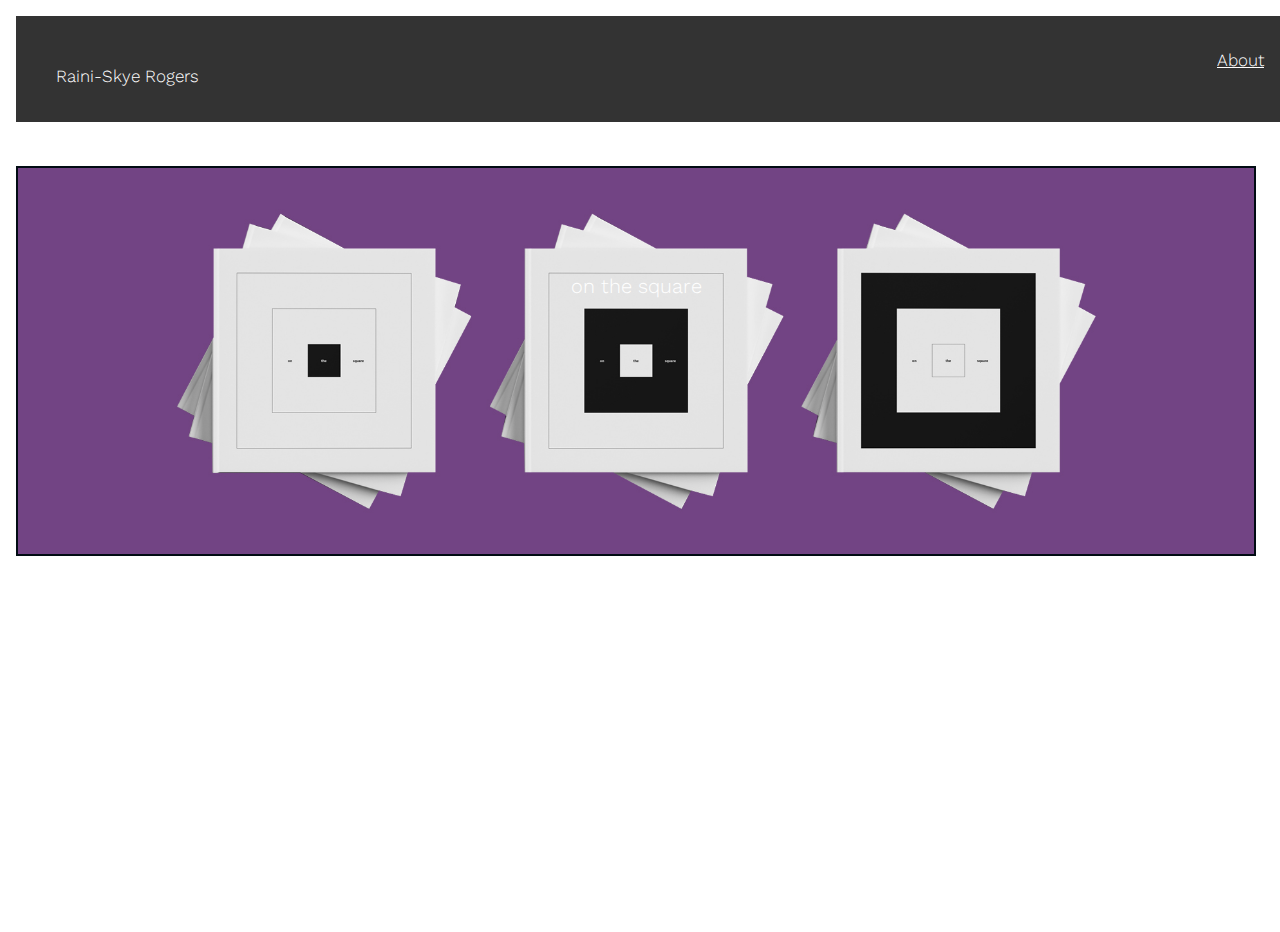
==== commit 89ba6c21: "yarg" ====
--- a/Index.html
+++ b/Index.html
@@ -21,32 +21,15 @@
 <!-- Add your content here -->
 
 <header>
-  <h1>Code Exercise 3</h1>
-  <a href="https://codepen.io/rainirogers/pen/eYRmNxp" title="Table of Contents">Table of Contents</a>
+  <h1>Raini-Skye Rogers</h1>
+  <a href="/Index.html" title="About">About</a>
 </header>
 
-<div class="poem-wrapper">
-
-  <div class="poem">
-    <h2>Somebody Has To</h2>
-    <p class="byline">A Poem by Shel Silverstein</p>
-
-    <p>Somebody has to go polish the stars,<br />
-      They're looking a little bit dull.</p>
-    <p>
-      Somebody has to go polish the stars,<br />
-      For the eagles and starlings and gulls</p>
-    <p>
-      Have all been complaining they're tarnished and worn,<br />
-      They say they want new ones we cannot afford.</p>
-    <p>So please get your rags<br />
-      And your polishing jars,<br />
-      Somebody has to go polish the stars.</p>
-  </div><!-- end of .poem -->
-
-  <div class="about-author">
-    <h3>About Shel Silverstein</h3>
-    <p>Sheldon Allan Silverstein (September 25, 1930 – May 10, 1999) was an American writer, poet, cartoonist, songwriter and playwright. He was best known for his cartoons, songs, and children's books. His books have been translated into more than 30 languages and have sold more than 20 million copies.</p>
-    <p><a href="https://en.wikipedia.org/wiki/Shel_Silverstein" title="Learn more about Shel">Learn more about Shel</a></p>
-  </div><!-- end of .about-author -->
-</div><!-- end of .poem-wrapper -->+<div class="row">
+  <div class="container">
+    <div class="column" style="flex: 0 0 100%; max-width: 100%;">
+      <img src="img/onthesquare.jpg" style="width:100%" alt="onthesquare" class="image">
+      <div class="text">on the square</div>
+    </div>
+  </div>
+</div>--- a/css/styles.css
+++ b/css/styles.css
@@ -9,7 +9,7 @@
     color: #ffffff;
     font-family: 'Work Sans', sans-serif;
     font-weight: 300;
-    font-size: 28px;
+    font-size: 17px;
     padding-top: 1rem;
     padding-left: .5rem;
 }
@@ -19,8 +19,9 @@
   }
   
   body {
-    font-family: "Roboto", sans-serif;
+    font-family: 'Work Sans', sans-serif;
     font-weight: 300;
+    font-size: 17px;
   }
   
   header {
@@ -35,61 +36,58 @@
     color: #fff;
   }
   
-  h1 {
-    color: #fff;
-    margin-bottom: 1rem;
-  }
-  
-  .poem-wrapper {
-    padding: 5rem 2rem;
-  }
-  
-  h2 {
-    font-size: 2rem;
-    margin-bottom: 1rem;
-    margin-top: 5rem;
-  }
-  
-  p {
-    line-height: 1.5;
-    margin-bottom: 1rem;
-  }
-  
-  .byline {
-    font-size: 0.9rem;
-    font-weight: 500;
-    letter-spacing: 1px;
-    margin-bottom: 3rem;
-    text-transform: uppercase;
-  }
-  
-  .about-author {
-    background-color: #f2f2f2;
-    margin-top: 5rem;
-    padding: 2rem 2rem 1rem 2rem;
-  }
-  
-  .about-author h3 {
-    font-size: 1.5rem;
-    margin-bottom: 1rem;
-  }
-  
-  .about-author p {
-    font-size: 0.875rem;
-  }
-  
-  .about-author a {
-    color: red;
-    letter-spacing: 0.5px;
-    text-decoration: none;
-    text-transform: uppercase;
-    transition: all 0.5s ease-out;
-  }
-  
-  .about-author a:hover {
-    color: #000;
-  }
-  
+.row {
+    display: flex;
+    flex-wrap: wrap;
+}
+
+.column img {
+    margin-top: 150px;
+    vertical-align: middle;
+    border: 2px solid #010b13;
+}
+
+.container {
+    position: relative;
+    width: 100%;
+}
+
+.image {
+    display: block;
+    width: 100%;
+    height: auto;
+}
+
+.overlay {
+    position: absolute;
+    top: 0;
+    bottom: 0;
+    left: 0;
+    right: 0;
+    height: 100%;
+    width: 100%;
+    opacity: 0;
+    transition: .5s ease;
+    background-color: #008CBA;
+}
+
+.container:hover .overlay {
+    opacity: 1;
+}
+
+.text {
+    color: white;
+    font-size: 20px;
+    position: absolute;
+    top: 50%;
+    left: 50%;
+    transform: translate(-50%, -50%);
+    -ms-transform: translate(-50%, -50%);
+}
+
+
+
+
   @media screen and (min-width: 700px) {
     header {
       display: flex;
